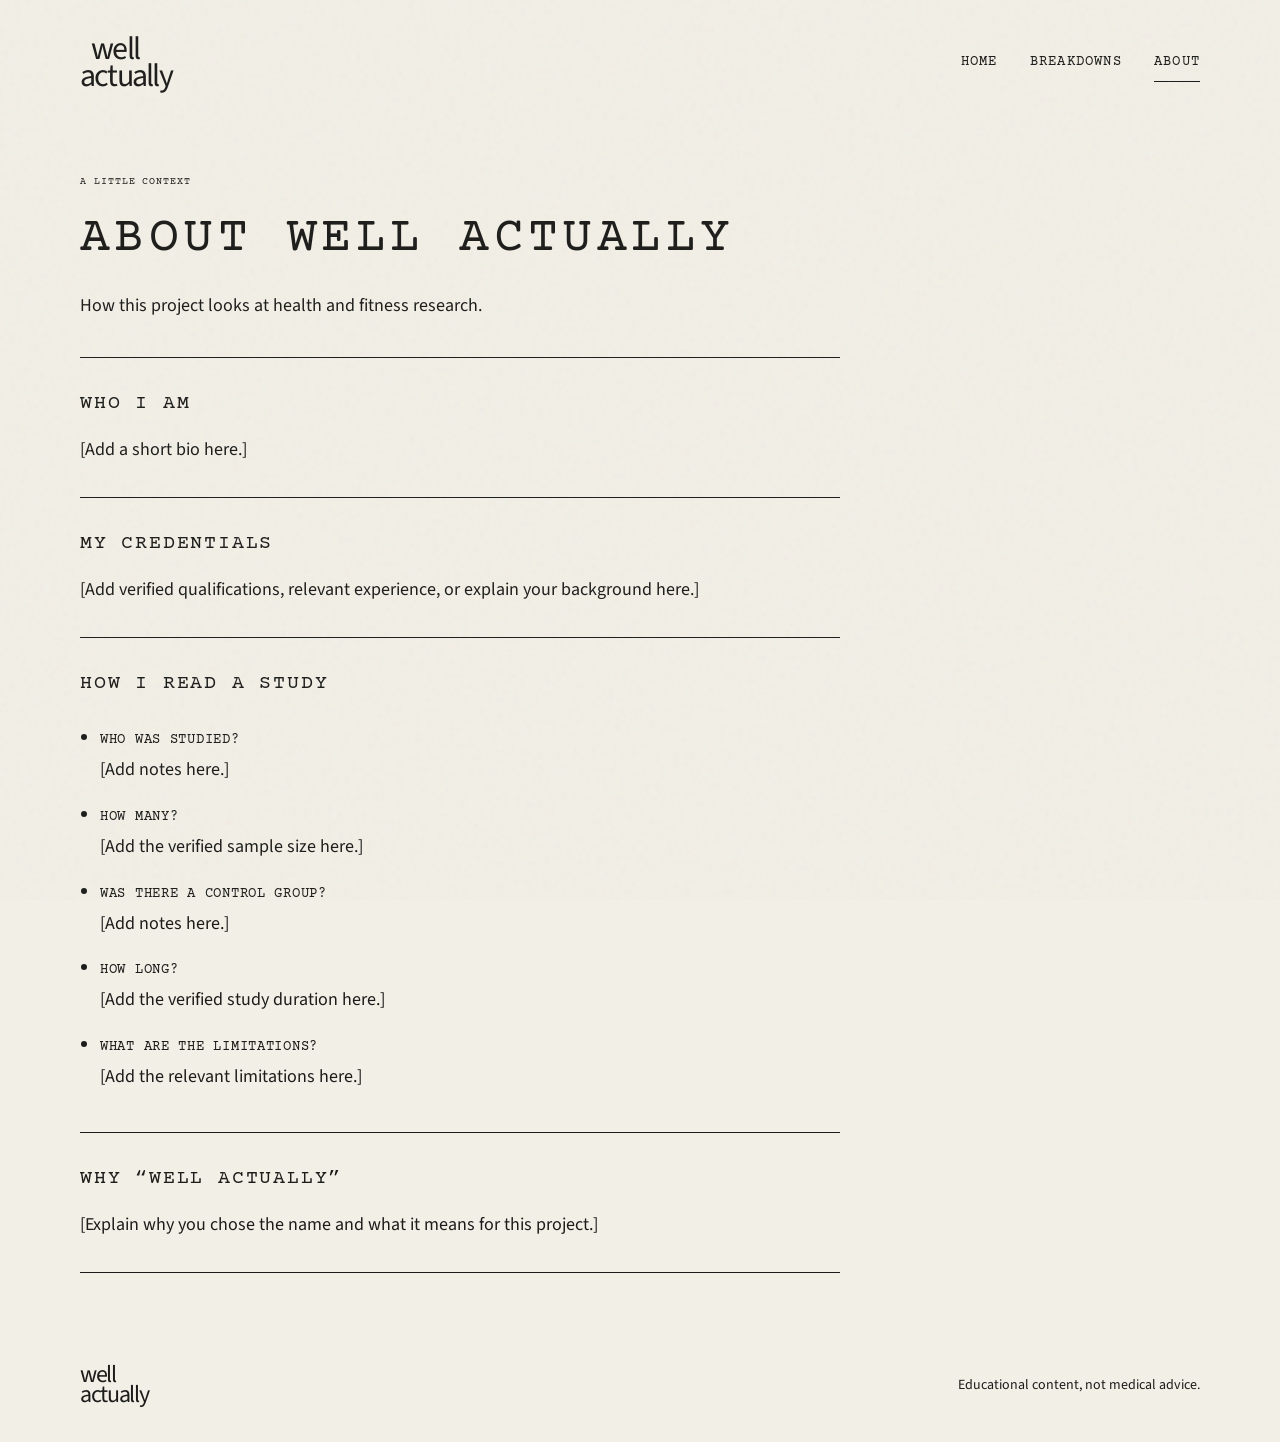
==== about.html @ dd9deed3 "Add Instagram grid" ====
<!DOCTYPE html>
<html lang="en">
<head>
  <meta charset="UTF-8">
  <meta name="viewport" content="width=device-width, initial-scale=1">
  <meta name="description" content="Learn about Well Actually and how research breakdowns are approached.">
  <title>About — Well Actually</title>
  <link rel="preconnect" href="https://fonts.googleapis.com">
  <link rel="preconnect" href="https://fonts.gstatic.com" crossorigin>
  <link href="https://fonts.googleapis.com/css2?family=Chewy&family=Courier+Prime:wght@400;700&family=Source+Sans+3:wght@400;500;600;700&display=swap" rel="stylesheet">
  <link rel="stylesheet" href="style.css">
</head>
<body>
  <a class="skip-link" href="#main">Skip to content</a>

  <!-- Keep this shared header consistent across every page. -->
  <header class="site-header container">
    <a class="site-name" href="index.html" aria-label="Well Actually home"><span>well</span><span>actually</span></a>
    <nav aria-label="Main navigation">
      <a href="index.html">Home</a>
      <a href="breakdowns.html">Breakdowns</a>
      <a href="about.html" aria-current="page">About</a>
    </nav>
  </header>

  <main id="main" class="container about-page">
    <header class="listing-header">
      <p class="eyebrow">A little context</p>
      <h1>About Well Actually</h1>
      <p>How this project looks at health and fitness research.</p>
    </header>

    <div class="about-sections">
      <!-- Replace the bracketed note with your own bio. -->
      <section class="about-section" aria-labelledby="who-title">
        <h2 id="who-title">Who I Am</h2>
        <p>[Add a short bio here.]</p>
      </section>

      <!-- Add only credentials you can verify and want to share publicly. -->
      <section class="about-section" aria-labelledby="credentials-title">
        <h2 id="credentials-title">My Credentials</h2>
        <p>[Add verified qualifications, relevant experience, or explain your background here.]</p>
      </section>

      <!-- Fill in your approach to each question when preparing a breakdown. -->
      <section class="about-section" aria-labelledby="method-title">
        <h2 id="method-title">How I Read a Study</h2>
        <ul class="study-checklist">
          <li><strong>Who was studied?</strong> <span>[Add notes here.]</span></li>
          <li><strong>How many?</strong> <span>[Add the verified sample size here.]</span></li>
          <li><strong>Was there a control group?</strong> <span>[Add notes here.]</span></li>
          <li><strong>How long?</strong> <span>[Add the verified study duration here.]</span></li>
          <li><strong>What are the limitations?</strong> <span>[Add the relevant limitations here.]</span></li>
        </ul>
      </section>

      <!-- Replace this placeholder with your reason for choosing the name. -->
      <section class="about-section" aria-labelledby="name-title">
        <h2 id="name-title">Why “Well Actually”</h2>
        <p>[Explain why you chose the name and what it means for this project.]</p>
      </section>
    </div>
  </main>

  <!-- Keep the same footer and educational disclaimer across every page. -->
  <footer class="site-footer container">
    <a class="footer-name" href="index.html" aria-label="Well Actually home"><span>well</span><span>actually</span></a>
    <p>Educational content, not medical advice.</p>
  </footer>
</body>
</html>
---- style.css ----
/* Brand palette: change colours here to update the entire homepage. */
:root {
  --color-paper: #F2EFE6;
  --color-ink: #1C1C1A;
  --color-sage: #C7C9B6;
  --color-accent: #8E1B1B;
  --color-sepia: #4A4536;
}

/* Small screens are the default. Wider layouts are added at the end. */
* { box-sizing: border-box; }
html { scroll-behavior: smooth; }
body { margin: 0; background: var(--color-paper); color: var(--color-ink); font-family: 'Source Sans 3', Arial, sans-serif; font-size: 1.125rem; line-height: 1.6; }
/* Inline SVG noise adds paper grain without downloading an image.
   It never captures clicks or changes the document layout. */
body::after { content: ''; position: fixed; inset: 0; z-index: 10; pointer-events: none; opacity: .055; background-image: url("data:image/svg+xml,%3Csvg viewBox='0 0 180 180' xmlns='http://www.w3.org/2000/svg'%3E%3Cfilter id='grain'%3E%3CfeTurbulence type='fractalNoise' baseFrequency='.85' numOctaves='3' stitchTiles='stitch'/%3E%3C/filter%3E%3Cpath filter='url(%23grain)' opacity='.8' d='M0 0h180v180H0z'/%3E%3C/svg%3E"); }
a { color: inherit; text-underline-offset: .3em; }
a:hover { color: var(--color-accent); }
a:focus-visible { outline: 2px solid currentColor; outline-offset: 6px; }
h1, h2, h3, nav, .eyebrow, .tag, .card-label, .button, .read-more { font-family: 'Courier Prime', 'Courier New', monospace; font-weight: 400; text-transform: uppercase; letter-spacing: .09em; }
h1, h2, h3, p { margin-top: 0; }
.container { width: min(1120px, calc(100% - 40px)); margin-inline: auto; }
.site-header { display: flex; flex-wrap: wrap; justify-content: space-between; align-items: center; gap: 24px; padding-block: 28px; }
/* The lowercase stacked logo is intentionally different from the headings. */
.site-name, .footer-name, .hero-watermark { font-family: 'Source Sans 3', Arial, sans-serif; font-weight: 400; line-height: .85; letter-spacing: -.055em; text-decoration: none; }
.site-name { font-size: 2rem; }
.site-name span, .footer-name span { display: block; }
.site-name span:first-child, .hero-watermark span:first-child { margin-left: .35em; }
nav { display: flex; flex-wrap: wrap; gap: 20px; font-size: .75rem; }
nav a { text-decoration: none; padding-block: 7px; }
nav a[aria-current='page'] { border-bottom: 1px solid var(--color-ink); }
.hero { position: relative; isolation: isolate; overflow: hidden; background: var(--color-sepia); color: var(--color-paper); padding: 64px 24px 100px; min-height: 490px; display: flex; align-items: center; }
/* Drop your photo at images/hero.jpg. If absent, the gradients remain visible.
   The dark overlay keeps the headline legible over both the photo and fallback. */
.hero::before { content: ''; position: absolute; inset: -12px; z-index: -2; background-image: url('images/hero.jpg'), radial-gradient(ellipse at 80% 80%, var(--color-paper) 0%, transparent 32%), radial-gradient(ellipse at 20% 15%, var(--color-sage) 0%, transparent 45%), linear-gradient(115deg, var(--color-ink), var(--color-sepia) 65%, var(--color-sage)); background-size: cover; background-position: center; filter: blur(3px) sepia(.45); }
.hero::after { content: ''; position: absolute; inset: 0; z-index: -1; background: linear-gradient(90deg, color-mix(in srgb, var(--color-ink) 85%, transparent), color-mix(in srgb, var(--color-sepia) 55%, transparent)); }
.hero-content { max-width: 760px; }
h1 { font-size: clamp(1.65rem, 4vw, 3.1rem); line-height: 1.4; margin-bottom: 28px; }
.hero-summary { font-size: 1.125rem; line-height: 1.9; margin-bottom: 32px; }
.button { display: inline-flex; align-items: center; gap: 20px; padding: 16px 20px; background: var(--color-accent); color: var(--color-paper); font-size: .75rem; text-decoration: none; border: 1px solid var(--color-paper); }
.button:hover { background: var(--color-paper); color: var(--color-accent); }
.hero-watermark { position: absolute; right: 24px; bottom: 24px; font-size: .75rem; text-align: right; opacity: .4; }
.hero-watermark span { display: block; }
/* Only this one decorative brand moment uses the marker-style font. */
.brand-interlude { position: relative; display: grid; place-items: center; padding-block: 60px; }
.brand-circle { position: relative; z-index: 1; width: min(340px, 85%); aspect-ratio: 1; border-radius: 50%; overflow: hidden; background: var(--color-sage); color: var(--color-accent); transform: rotate(-7deg); }
.brand-lettering { display: block; width: 100%; height: 100%; overflow: visible; }
.brand-lettering text { fill: currentColor; font-family: 'Chewy', cursive; font-size: 39px; letter-spacing: 1px; }
.wave-divider { position: absolute; width: 100%; height: 180px; top: 50%; transform: translateY(-50%); color: var(--color-ink); }
.wave-divider path { stroke: currentColor; stroke-width: 1.2; vector-effect: non-scaling-stroke; stroke-linecap: round; }
.latest { border-top: 1px solid var(--color-ink); padding-block: 36px 64px; scroll-margin-top: 24px; }
.section-heading { margin-bottom: 32px; }
h2 { font-size: 1.5rem; line-height: 1.4; margin-bottom: 12px; }
.section-heading p { font-size: 1rem; margin: 0; }
/* Future cards flow into additional columns when there is enough room. */
.card-grid { display: grid; grid-template-columns: repeat(auto-fit, minmax(min(100%, 320px), 1fr)); gap: 24px; }
.breakdown-card { display: flex; flex-direction: column; max-width: 540px; padding: 28px; background: var(--color-sage); border: 1px solid var(--color-ink); }
.card-top { display: flex; flex-wrap: wrap; align-items: center; justify-content: space-between; gap: 12px; margin-bottom: 36px; }
.tag { border: 1px solid var(--color-ink); padding: 4px 10px; font-size: .7rem; }
.card-label { font-size: .65rem; }
h3 { font-size: 1.55rem; line-height: 1.4; margin-bottom: 20px; letter-spacing: .045em; }
.breakdown-card p { font-size: 1.05rem; margin-bottom: 32px; }
.read-more { display: flex; justify-content: space-between; margin-top: auto; padding-top: 18px; border-top: 1px solid var(--color-ink); font-size: .8rem; text-decoration: none; }
.read-more:hover { text-decoration: underline; }
.eyebrow { font-size: .65rem; margin-bottom: 16px; }
.feed-section { padding-block: 32px 56px; border-top: 1px solid var(--color-ink); }
.feed-section h2 { margin-bottom: 20px; font-size: 1.35rem; }
/* Keep two columns on phones and add a third column on wider screens. */
.feed-grid { display: grid; grid-template-columns: repeat(2, minmax(0, 1fr)); gap: 12px; }
.feed-tile { min-width: 0; display: flex; flex-direction: column; gap: 8px; color: var(--color-ink); text-decoration: none; }
.feed-image-frame, .more-square { display: grid; aspect-ratio: 1; overflow: hidden; border: 1px solid var(--color-ink); background: var(--color-sage); }
.feed-image-frame img { display: block; width: 100%; height: 100%; object-fit: cover; transition: transform 180ms ease, opacity 180ms ease; }
.feed-tile:hover .feed-image-frame img, .feed-tile:focus-visible .feed-image-frame img { transform: scale(1.035); opacity: .9; }
.feed-caption { display: -webkit-box; min-height: 2.6em; overflow: hidden; color: var(--color-ink); font-size: .9rem; line-height: 1.3; -webkit-box-orient: vertical; -webkit-line-clamp: 2; }
.more-square { place-items: center; padding: 12px; background: var(--color-sage); }
.more-square > span { font-family: 'Courier Prime', 'Courier New', monospace; font-size: clamp(.75rem, 3vw, 1.15rem); letter-spacing: .08em; line-height: 1.5; text-align: center; text-transform: uppercase; }
.more-tile .feed-caption { text-align: center; }
.site-footer { display: flex; flex-wrap: wrap; justify-content: space-between; align-items: center; gap: 24px; padding-block: 36px; }
.footer-name { font-size: 1.5rem; }
.site-footer p { font-size: .875rem; margin: 0; }
/* Article pages reuse the same paper, grain, type and colours as the homepage. */
.article-page { padding-bottom: 56px; }
.article-header { max-width: 760px; padding-block: 48px 36px; border-bottom: 1px solid var(--color-ink); }
.article-header .tag { display: inline-block; margin-bottom: 24px; }
.article-header h1 { margin-bottom: 20px; }
.article-intro { max-width: 620px; margin-bottom: 0; font-size: 1.15rem; }
.article-content { max-width: 760px; }
.article-section { padding-block: 32px; border-bottom: 1px solid var(--color-ink); }
.article-section h2, .bottom-line h2, .reel-section h2 { font-size: 1.25rem; margin-bottom: 16px; }
.article-section p, .bottom-line p, .sources li { max-width: 680px; margin-bottom: 0; }
.bottom-line { margin-block: 32px; padding: 24px; background: var(--color-sage); border: 1px solid var(--color-ink); }
.reel-section { padding-block: 32px; }
.reel-placeholder { display: grid; min-height: 220px; place-items: center; padding: 24px; border: 1px dashed var(--color-ink); background: color-mix(in srgb, var(--color-sage) 45%, var(--color-paper)); font-family: 'Courier Prime', 'Courier New', monospace; font-size: .8rem; letter-spacing: .08em; text-align: center; }
.back-link { display: inline-block; margin-top: 16px; font-family: 'Courier Prime', 'Courier New', monospace; font-size: .8rem; letter-spacing: .06em; text-transform: uppercase; }
.sources ol { padding-left: 1.5rem; }
.sources li + li { margin-top: 12px; }
/* Listing and About pages share the homepage's editorial spacing and colors. */
.listing-page, .about-page { padding-bottom: 56px; }
.listing-header { max-width: 760px; padding-block: 48px 36px; border-bottom: 1px solid var(--color-ink); }
.listing-header .eyebrow { margin-bottom: 14px; }
.listing-header h1 { margin-bottom: 18px; }
.listing-header > p:last-child { margin-bottom: 0; }
.filter-bar { display: flex; flex-wrap: wrap; gap: 10px; padding-block: 24px; }
.filter-button { min-height: 42px; padding: 9px 14px; border: 1px solid var(--color-ink); background: transparent; color: var(--color-ink); font-family: 'Courier Prime', 'Courier New', monospace; font-size: .75rem; letter-spacing: .08em; text-transform: uppercase; cursor: pointer; }
.filter-button:hover, .filter-button[aria-pressed='true'] { background: var(--color-accent); color: var(--color-paper); border-color: var(--color-accent); }
.filter-button:focus-visible { outline: 2px solid var(--color-accent); outline-offset: 3px; }
.listing-grid { padding-bottom: 24px; }
.listing-grid .breakdown-card[hidden] { display: none; }
.filter-status { padding: 20px; border: 1px solid var(--color-ink); background: var(--color-sage); }
.filter-status[hidden] { display: none; }
.listing-grid h2 { font-size: 1.55rem; line-height: 1.4; margin-bottom: 20px; }
.about-sections { max-width: 760px; }
.about-section { padding-block: 32px; border-bottom: 1px solid var(--color-ink); }
.about-section h2 { margin-bottom: 18px; font-size: 1.25rem; }
.about-section p { margin-bottom: 0; }
.study-checklist { margin: 0; padding-left: 1.25rem; }
.study-checklist li { padding-block: 8px; }
.study-checklist strong { display: block; font-family: 'Courier Prime', 'Courier New', monospace; font-size: .9rem; font-weight: 400; letter-spacing: .05em; text-transform: uppercase; }
.study-checklist span { display: block; margin-top: 4px; }
/* Hidden labels remain readable by assistive technology. */
.visually-hidden, .skip-link:not(:focus) { position: absolute; width: 1px; height: 1px; padding: 0; overflow: hidden; clip-path: inset(50%); white-space: nowrap; }
.skip-link:focus { display: block; padding: 12px 20px; background: var(--color-ink); color: var(--color-paper); }
@media (min-width: 720px) {
  .container { width: min(1120px, calc(100% - 96px)); }
  .site-header { padding-block: 36px; }
  nav { gap: 32px; font-size: .85rem; }
  .hero { padding: 88px 64px 100px; min-height: 560px; }
  .hero-watermark { right: 32px; bottom: 32px; }
  .brand-interlude { padding-block: 72px; }
  .brand-circle { width: 390px; }
  .section-heading { display: flex; align-items: baseline; justify-content: space-between; gap: 24px; }
  .section-heading h2 { margin: 0; }
  .breakdown-card { padding: 36px; }
  .latest { padding-block: 40px 80px; }
  .feed-section { padding-block: 40px 72px; }
  .feed-section h2 { margin-bottom: 24px; }
  .feed-grid { grid-template-columns: repeat(3, minmax(0, 1fr)); gap: 16px; }
}
@media (prefers-reduced-motion: reduce) {
  html { scroll-behavior: auto; }
  .feed-image-frame img { transition: none; }
}
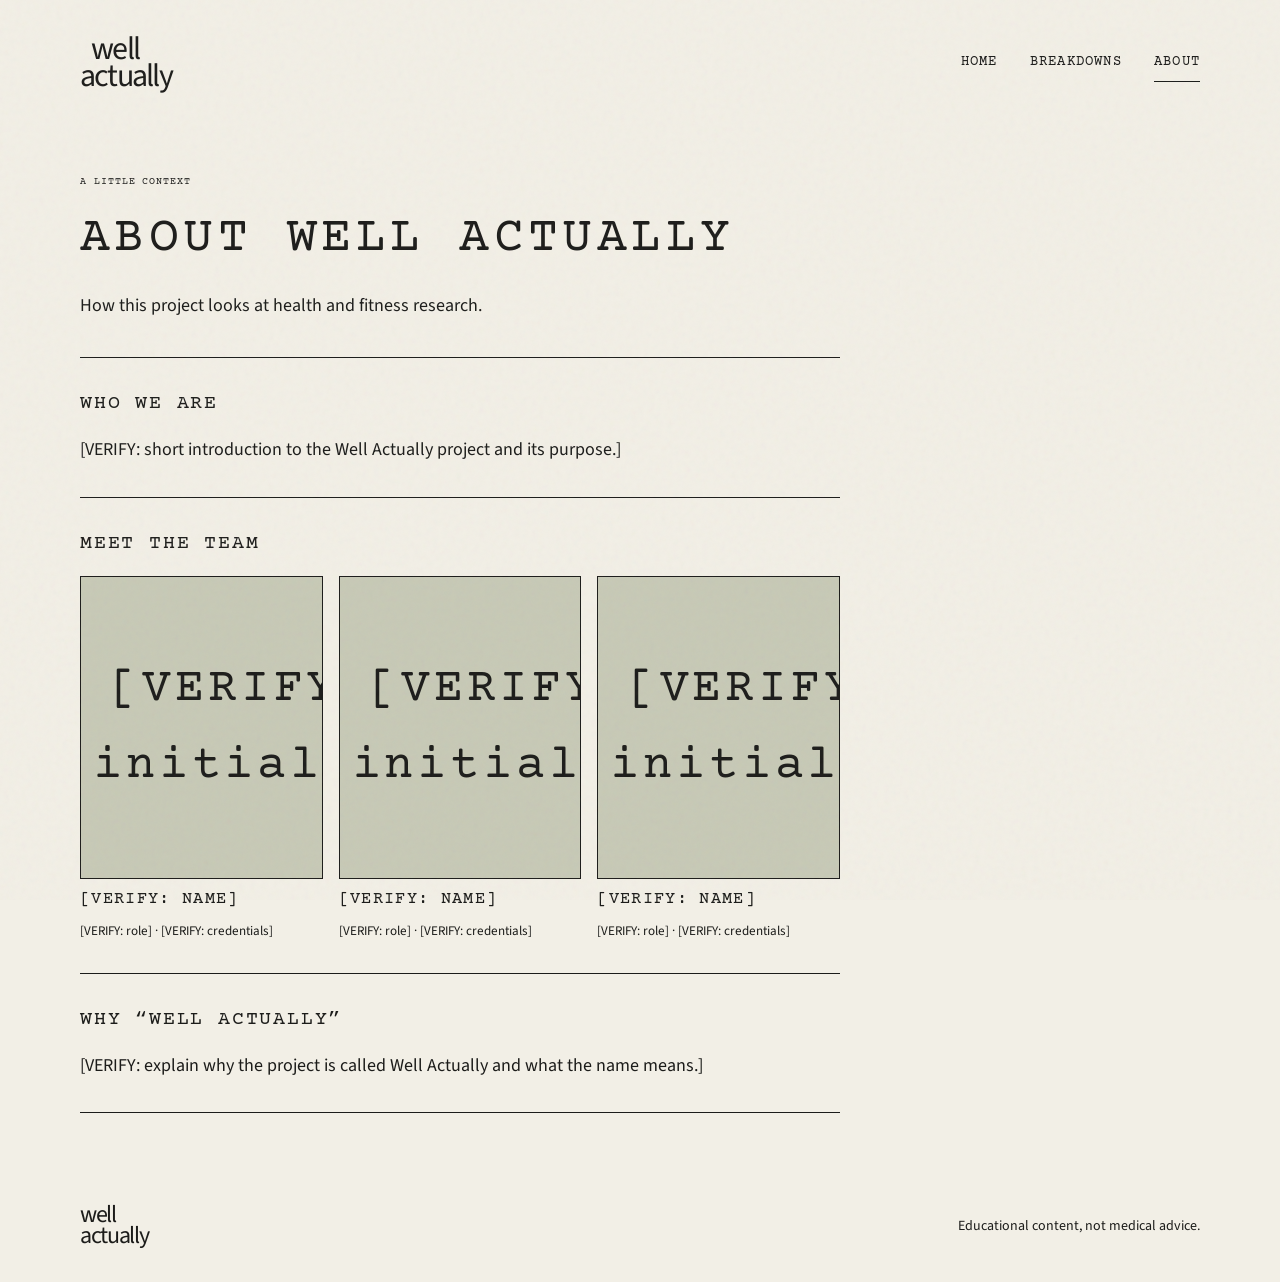
==== commit 9b60f676: "Add team pop-ups and move vitamin D to Nutrition" ====
--- a/about.html
+++ b/about.html
@@ -26,41 +26,76 @@
   <main id="main" class="container about-page">
     <header class="listing-header">
       <p class="eyebrow">A little context</p>
-      <h1>About Well Actually</h1>
+      <h1>ABOUT WELL ACTUALLY</h1>
       <p>How this project looks at health and fitness research.</p>
     </header>
 
     <div class="about-sections">
-      <!-- Replace the bracketed note with your own bio. -->
       <section class="about-section" aria-labelledby="who-title">
-        <h2 id="who-title">Who I Am</h2>
-        <p>[Add a short bio here.]</p>
+        <h2 id="who-title">WHO WE ARE</h2>
+        <p>[VERIFY: short introduction to the Well Actually project and its purpose.]</p>
       </section>
 
-      <!-- Add only credentials you can verify and want to share publicly. -->
-      <section class="about-section" aria-labelledby="credentials-title">
-        <h2 id="credentials-title">My Credentials</h2>
-        <p>[Add verified qualifications, relevant experience, or explain your background here.]</p>
+      <section class="about-section team-section" aria-labelledby="team-title">
+        <h2 id="team-title">MEET THE TEAM</h2>
+        <div class="team-grid">
+          <a class="team-tile" href="#member-1" data-member-dialog="member-1" aria-haspopup="dialog">
+            <span class="team-photo-frame"><img src="images/team/member-1.jpg" alt="" loading="lazy"><span class="team-initials" aria-hidden="true">[VERIFY: initials]</span></span>
+            <span class="team-name">[VERIFY: NAME]</span>
+            <span class="team-role">[VERIFY: role] · [VERIFY: credentials]</span>
+          </a>
+          <a class="team-tile" href="#member-2" data-member-dialog="member-2" aria-haspopup="dialog">
+            <span class="team-photo-frame"><img src="images/team/member-2.jpg" alt="" loading="lazy"><span class="team-initials" aria-hidden="true">[VERIFY: initials]</span></span>
+            <span class="team-name">[VERIFY: NAME]</span>
+            <span class="team-role">[VERIFY: role] · [VERIFY: credentials]</span>
+          </a>
+          <a class="team-tile" href="#member-3" data-member-dialog="member-3" aria-haspopup="dialog">
+            <span class="team-photo-frame"><img src="images/team/member-3.jpg" alt="" loading="lazy"><span class="team-initials" aria-hidden="true">[VERIFY: initials]</span></span>
+            <span class="team-name">[VERIFY: NAME]</span>
+            <span class="team-role">[VERIFY: role] · [VERIFY: credentials]</span>
+          </a>
+        </div>
       </section>
 
-      <!-- Fill in your approach to each question when preparing a breakdown. -->
-      <section class="about-section" aria-labelledby="method-title">
-        <h2 id="method-title">How I Read a Study</h2>
-        <ul class="study-checklist">
-          <li><strong>Who was studied?</strong> <span>[Add notes here.]</span></li>
-          <li><strong>How many?</strong> <span>[Add the verified sample size here.]</span></li>
-          <li><strong>Was there a control group?</strong> <span>[Add notes here.]</span></li>
-          <li><strong>How long?</strong> <span>[Add the verified study duration here.]</span></li>
-          <li><strong>What are the limitations?</strong> <span>[Add the relevant limitations here.]</span></li>
-        </ul>
-      </section>
-
-      <!-- Replace this placeholder with your reason for choosing the name. -->
       <section class="about-section" aria-labelledby="name-title">
-        <h2 id="name-title">Why “Well Actually”</h2>
-        <p>[Explain why you chose the name and what it means for this project.]</p>
+        <h2 id="name-title">WHY “WELL ACTUALLY”</h2>
+        <p>[VERIFY: explain why the project is called Well Actually and what the name means.]</p>
       </section>
     </div>
+
+    <dialog class="team-dialog" id="member-1" aria-labelledby="member-1-name">
+      <div class="dialog-content">
+        <button class="dialog-close" type="button" data-close-dialog>CLOSE ×</button>
+        <div class="dialog-photo-frame"><img src="images/team/member-1.jpg" alt="" loading="lazy"><span class="team-initials" aria-hidden="true">[VERIFY: initials]</span></div>
+        <h2 id="member-1-name">[VERIFY: NAME]</h2>
+        <p class="dialog-role">[VERIFY: role] · [VERIFY: credentials]</p>
+        <p>[VERIFY: short description of this team member.]</p>
+        <p>[VERIFY: optional second short paragraph about this team member.]</p>
+        <p class="team-fun-fact">WELL, ACTUALLY… [VERIFY: fun fact]</p>
+      </div>
+    </dialog>
+    <dialog class="team-dialog" id="member-2" aria-labelledby="member-2-name">
+      <div class="dialog-content">
+        <button class="dialog-close" type="button" data-close-dialog>CLOSE ×</button>
+        <div class="dialog-photo-frame"><img src="images/team/member-2.jpg" alt="" loading="lazy"><span class="team-initials" aria-hidden="true">[VERIFY: initials]</span></div>
+        <h2 id="member-2-name">[VERIFY: NAME]</h2>
+        <p class="dialog-role">[VERIFY: role] · [VERIFY: credentials]</p>
+        <p>[VERIFY: short description of this team member.]</p>
+        <p>[VERIFY: optional second short paragraph about this team member.]</p>
+        <p class="team-fun-fact">WELL, ACTUALLY… [VERIFY: fun fact]</p>
+      </div>
+    </dialog>
+    <dialog class="team-dialog" id="member-3" aria-labelledby="member-3-name">
+      <div class="dialog-content">
+        <button class="dialog-close" type="button" data-close-dialog>CLOSE ×</button>
+        <div class="dialog-photo-frame"><img src="images/team/member-3.jpg" alt="" loading="lazy"><span class="team-initials" aria-hidden="true">[VERIFY: initials]</span></div>
+        <h2 id="member-3-name">[VERIFY: NAME]</h2>
+        <p class="dialog-role">[VERIFY: role] · [VERIFY: credentials]</p>
+        <p>[VERIFY: short description of this team member.]</p>
+        <p>[VERIFY: optional second short paragraph about this team member.]</p>
+        <p class="team-fun-fact">WELL, ACTUALLY… [VERIFY: fun fact]</p>
+      </div>
+    </dialog>
   </main>
 
   <!-- Keep the same footer and educational disclaimer across every page. -->
@@ -68,5 +103,49 @@
     <a class="footer-name" href="index.html" aria-label="Well Actually home"><span>well</span><span>actually</span></a>
     <p>Educational content, not medical advice.</p>
   </footer>
+  <script>
+    // Missing team photos fall back to the initials shown in the same frame.
+    document.querySelectorAll('.team-photo-frame img, .dialog-photo-frame img').forEach((photo) => {
+      photo.addEventListener('error', () => photo.closest('.team-photo-frame, .dialog-photo-frame').classList.add('is-missing'));
+      if (photo.complete && photo.naturalWidth === 0) {
+        photo.closest('.team-photo-frame, .dialog-photo-frame').classList.add('is-missing');
+      }
+    });
+
+    const teamTiles = document.querySelectorAll('[data-member-dialog]');
+    const teamDialogs = document.querySelectorAll('.team-dialog');
+
+    function openDialogFromHash() {
+      const requestedDialog = document.getElementById(window.location.hash.slice(1));
+      if (requestedDialog?.matches('.team-dialog') && !requestedDialog.open) {
+        requestedDialog.showModal();
+        requestedDialog.querySelector('[data-close-dialog]').focus();
+      }
+    }
+
+    teamTiles.forEach((tile) => {
+      tile.addEventListener('click', (event) => {
+        event.preventDefault();
+        const dialogId = tile.dataset.memberDialog;
+        if (window.location.hash !== `#${dialogId}`) window.location.hash = dialogId;
+        else openDialogFromHash();
+      });
+    });
+
+    teamDialogs.forEach((dialog) => {
+      dialog.querySelector('[data-close-dialog]').addEventListener('click', () => dialog.close());
+      dialog.addEventListener('click', (event) => {
+        if (event.target === dialog) dialog.close();
+      });
+      dialog.addEventListener('close', () => {
+        if (window.location.hash === `#${dialog.id}`) {
+          history.replaceState(null, '', `${window.location.pathname}${window.location.search}`);
+        }
+      });
+    });
+
+    window.addEventListener('hashchange', openDialogFromHash);
+    openDialogFromHash();
+  </script>
 </body>
 </html>
--- a/style.css
+++ b/style.css
@@ -68,7 +68,7 @@
 /* Keep two columns on phones and add a third column on wider screens. */
 .feed-grid { display: grid; grid-template-columns: repeat(2, minmax(0, 1fr)); gap: 12px; }
 .feed-tile { min-width: 0; display: flex; flex-direction: column; gap: 8px; color: var(--color-ink); text-decoration: none; }
-.feed-image-frame, .more-square { display: grid; aspect-ratio: 1; overflow: hidden; border: 1px solid var(--color-ink); background: var(--color-sage); }
+.feed-image-frame, .more-square { display: grid; aspect-ratio: 4 / 5; overflow: hidden; border: 1px solid var(--color-ink); background: var(--color-sage); }
 .feed-image-frame img { display: block; width: 100%; height: 100%; object-fit: cover; transition: transform 180ms ease, opacity 180ms ease; }
 .feed-tile:hover .feed-image-frame img, .feed-tile:focus-visible .feed-image-frame img { transform: scale(1.035); opacity: .9; }
 .feed-caption { display: -webkit-box; min-height: 2.6em; overflow: hidden; color: var(--color-ink); font-size: .9rem; line-height: 1.3; -webkit-box-orient: vertical; -webkit-line-clamp: 2; }
@@ -117,6 +117,32 @@
 .study-checklist li { padding-block: 8px; }
 .study-checklist strong { display: block; font-family: 'Courier Prime', 'Courier New', monospace; font-size: .9rem; font-weight: 400; letter-spacing: .05em; text-transform: uppercase; }
 .study-checklist span { display: block; margin-top: 4px; }
+/* Team cards reuse the portrait shape and gentle image hover from the homepage feed. */
+.team-grid { display: grid; grid-template-columns: minmax(0, 1fr); gap: 24px; }
+.team-tile { display: flex; min-width: 0; flex-direction: column; gap: 8px; color: var(--color-ink); text-decoration: none; }
+.team-photo-frame, .dialog-photo-frame { position: relative; display: grid; aspect-ratio: 4 / 5; overflow: hidden; border: 1px solid var(--color-ink); background: var(--color-sage); }
+.team-photo-frame img, .dialog-photo-frame img { display: block; width: 100%; height: 100%; object-fit: cover; transition: transform 180ms ease, opacity 180ms ease; }
+.team-tile:hover .team-photo-frame img, .team-tile:focus-visible .team-photo-frame img { transform: scale(1.035); opacity: .9; }
+.team-initials { display: none; place-items: center; padding: 12px; background: var(--color-sage); font-family: 'Courier Prime', 'Courier New', monospace; font-size: clamp(1.5rem, 8vw, 3rem); letter-spacing: .08em; text-align: center; }
+.team-photo-frame.is-missing img, .dialog-photo-frame.is-missing img { display: none; }
+.team-photo-frame.is-missing .team-initials, .dialog-photo-frame.is-missing .team-initials { display: grid; }
+.team-name { font-family: 'Courier Prime', 'Courier New', monospace; font-size: 1.05rem; letter-spacing: .08em; text-transform: uppercase; }
+.team-role, .dialog-role { overflow-x: auto; font-size: .82rem; line-height: 1.4; white-space: nowrap; }
+.team-dialog { width: min(720px, calc(100% - 28px)); max-width: none; max-height: min(88vh, 900px); overflow: auto; padding: 0; border: 1px solid var(--color-ink); background: var(--color-paper); color: var(--color-ink); }
+.team-dialog::backdrop { background: rgb(28 28 26 / 68%); }
+.dialog-content { position: relative; padding: 24px; }
+.dialog-content::before { position: absolute; inset: 0; z-index: 0; pointer-events: none; content: ''; opacity: .045; background-image: url("data:image/svg+xml,%3Csvg viewBox='0 0 180 180' xmlns='http://www.w3.org/2000/svg'%3E%3Cfilter id='dialog-grain'%3E%3CfeTurbulence type='fractalNoise' baseFrequency='.85' numOctaves='3' stitchTiles='stitch'/%3E%3C/filter%3E%3Cpath filter='url(%23dialog-grain)' opacity='.8' d='M0 0h180v180H0z'/%3E%3C/svg%3E"); }
+.dialog-content > * { position: relative; }
+.dialog-photo-frame { width: min(100%, 260px); margin-bottom: 24px; }
+.dialog-content h2 { margin-bottom: 8px; font-size: 1.35rem; }
+.dialog-content > p { max-width: 620px; }
+.dialog-close { float: right; margin: 0 0 16px 16px; padding: 10px 12px; border: 1px solid var(--color-ink); background: transparent; color: var(--color-ink); font-family: 'Courier Prime', 'Courier New', monospace; font-size: .75rem; letter-spacing: .08em; cursor: pointer; }
+.dialog-close:hover { background: var(--color-accent); border-color: var(--color-accent); color: var(--color-paper); }
+.dialog-close:focus-visible { outline: 2px solid var(--color-accent); outline-offset: 3px; }
+.team-fun-fact { margin: 24px 0 0; color: var(--color-accent); font-family: 'Courier Prime', 'Courier New', monospace; letter-spacing: .04em; }
+@media (max-width: 719px) {
+  .team-dialog { min-height: 78vh; }
+}
 /* Hidden labels remain readable by assistive technology. */
 .visually-hidden, .skip-link:not(:focus) { position: absolute; width: 1px; height: 1px; padding: 0; overflow: hidden; clip-path: inset(50%); white-space: nowrap; }
 .skip-link:focus { display: block; padding: 12px 20px; background: var(--color-ink); color: var(--color-paper); }
@@ -135,8 +161,10 @@
   .feed-section { padding-block: 40px 72px; }
   .feed-section h2 { margin-bottom: 24px; }
   .feed-grid { grid-template-columns: repeat(3, minmax(0, 1fr)); gap: 16px; }
+  .team-grid { grid-template-columns: repeat(3, minmax(0, 1fr)); gap: 16px; }
+  .dialog-content { padding: 36px; }
 }
 @media (prefers-reduced-motion: reduce) {
   html { scroll-behavior: auto; }
-  .feed-image-frame img { transition: none; }
+  .feed-image-frame img, .team-photo-frame img { transition: none; }
 }
